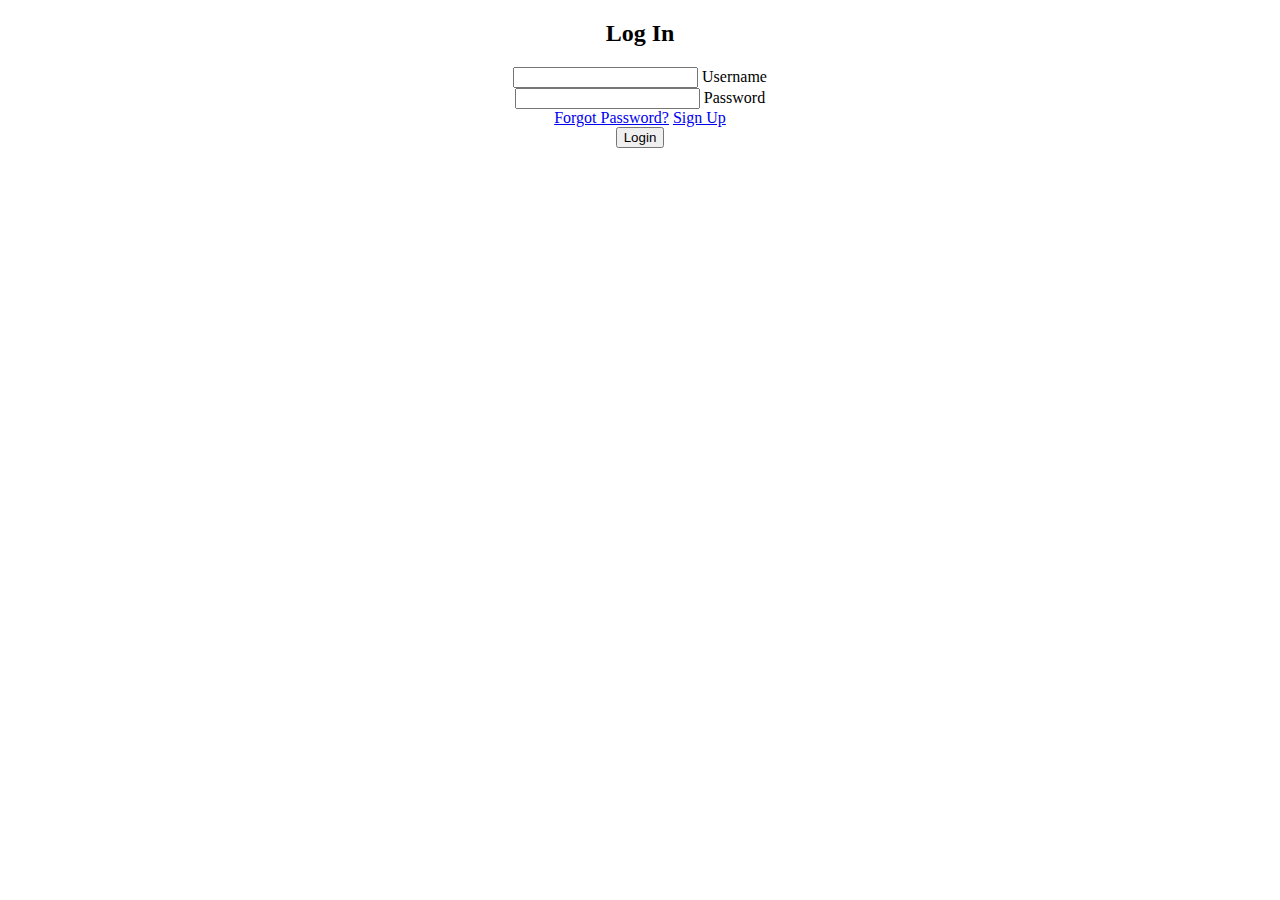
==== index.html @ 810f6787 "Create index.html" ====
<!DOCTYPE html>
<html>
  <head>
    <link rel="stylesheet" href="index.css">
  </head>
  <center>
    <body>
      <div class="container">
        <form autocomplete="off">
          <h2>Log In</h2>
          <div class="inputBox">
            <input type="text" required="enterText">
            <span>Username</span>
            <i></i>
          </div>
          <div class="inputBox">
            <input type="password" required="enterPassword">
            <span>Password</span>
            <i></i>
          </div>
          <div class="links">
            <a href="#">Forgot Password?</a>
            <a href="#">Sign Up</a>
          </div>
          <input type="submit" value="Login">
        </form>
      </div>
    </body>
  </center>
</html>
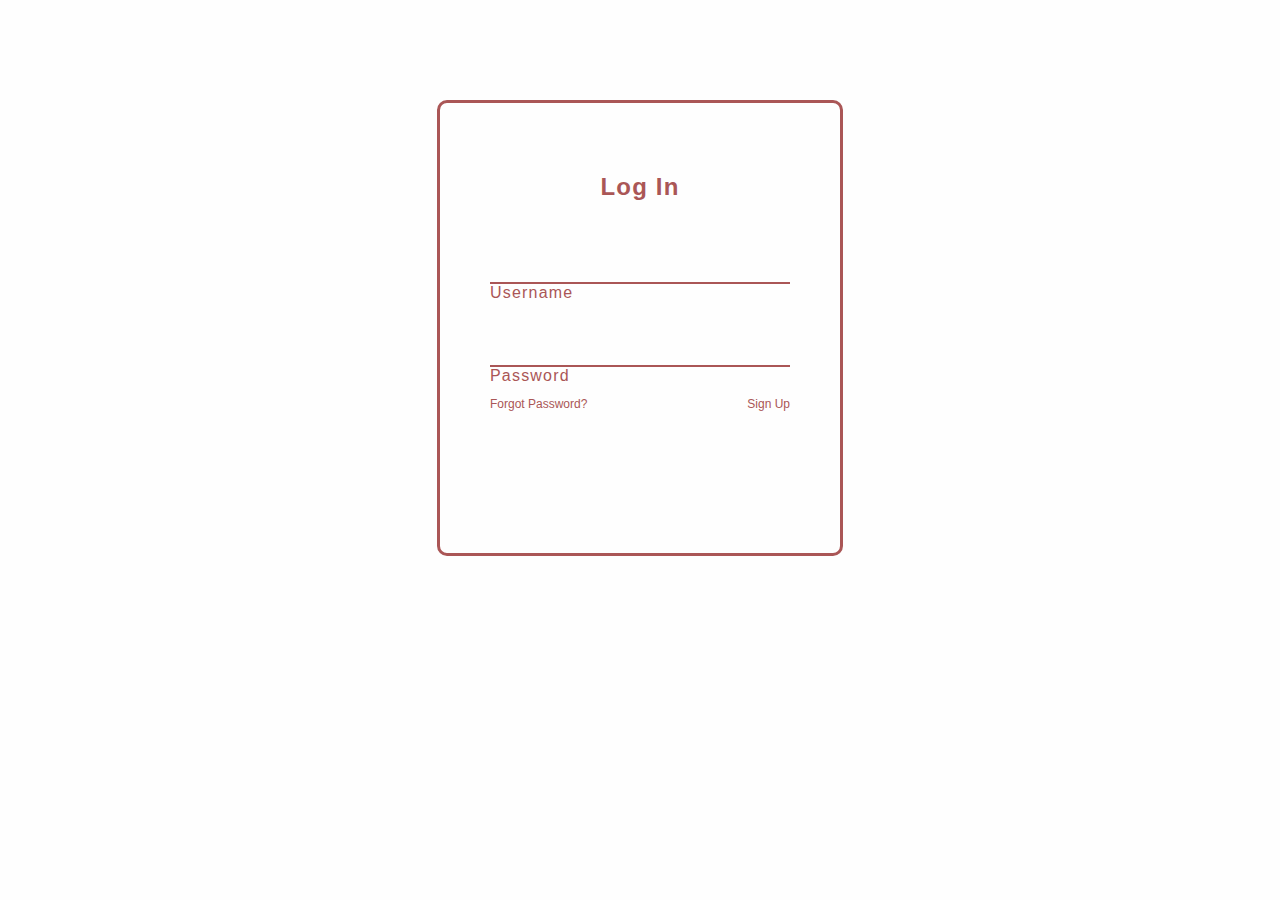
==== commit deec30a6: "Update index.html" ====
--- a/index.html
+++ b/index.html
@@ -22,7 +22,7 @@
             <a href="#">Forgot Password?</a>
             <a href="#">Sign Up</a>
           </div>
-          <input type="submit" value="Login">
+          <a class="btn" href="https://creep-toe.github.io/G2Website/"></a>
         </form>
       </div>
     </body>
--- a/index.css
+++ b/index.css
@@ -0,0 +1,118 @@
+body {
+  margin: 0;
+  padding: 0;
+  box-sizing: border-box;
+  background-color: #fefefe;
+  font-family: 'Poppins', sans-serif;
+}
+
+h2 {
+    color: #AA5656;
+    font-weight: 750;
+    text-align: center;
+    letter-spacing: 0.05em;
+}
+
+form {
+    position: absolute;
+    padding: 50px 50px;
+    border-radius: 5px;
+}
+
+input[type="submit"] {
+    border: none;
+    border-radius: 5px;
+    outline: none;
+    padding: 12.5px 25px;
+    background: #698269;;
+    cursor: pointer;
+    font-weight: 600;
+    width: 100px;
+    margin-top: 10px;
+    color: #F1DBBF;
+}
+
+.container {
+    overflow: hidden;
+    position: relative;
+    width: 400px;
+    height: 450px;
+    border-radius: 10px;
+    border-style: solid;
+    border-color:#AA5656;
+    margin-top: 100px;
+}
+
+.inputBox {
+    position: relative;
+    width: 300px;
+    margin-top: 35px;
+}
+
+.inputBox input {
+    position: relative;
+    width: 100%;
+    padding: 20px 10px 10px;
+    background: transparent;
+    outline: none;
+    box-shadow: none;
+    border: none;
+    color: #AA5656;
+    font-size: 1em;
+    letter-spacing: 0.05em;
+    transition: 0.5s;
+    z-index: 10;
+}
+
+.inputBox span {
+    position: absolute;
+    left: 0;
+    pointer-events: none;
+    font-size: 1em;
+    color: #AA5656;
+    letter-spacing: 0.075em;
+    transition: .5s;
+}
+
+.inputBox input:valid ~ span,
+.inputBox input:focus ~ span {
+    color: #698269;
+    transform: translateX(0px) translateY(-50px);
+    font-size: 0.85em;
+}
+
+.inputBox i {
+    position: absolute;
+    left: 0;
+    bottom: 0;
+    width: 100%;
+    height: 2px;
+    background-color: #AA5656;
+    border-radius: 2.5;
+    overflow: hidden;
+    transition: 0.5s;
+    pointer-events: none;
+    z-index: 10px;
+}
+
+inputBox input:valid ~ i,
+inputBox input:focus ~ i {
+    height: 45px;
+}
+
+.links {
+    display: flex;
+    justify-content: space-between;
+}
+
+.links a {
+    margin: 30px 0;
+    font-size: .75em;
+    color: #AA5656;
+    text-decoration: beige;
+}
+
+.links a:hover,
+.links a:nth-child(2) {
+    color: #AA5656;
+}
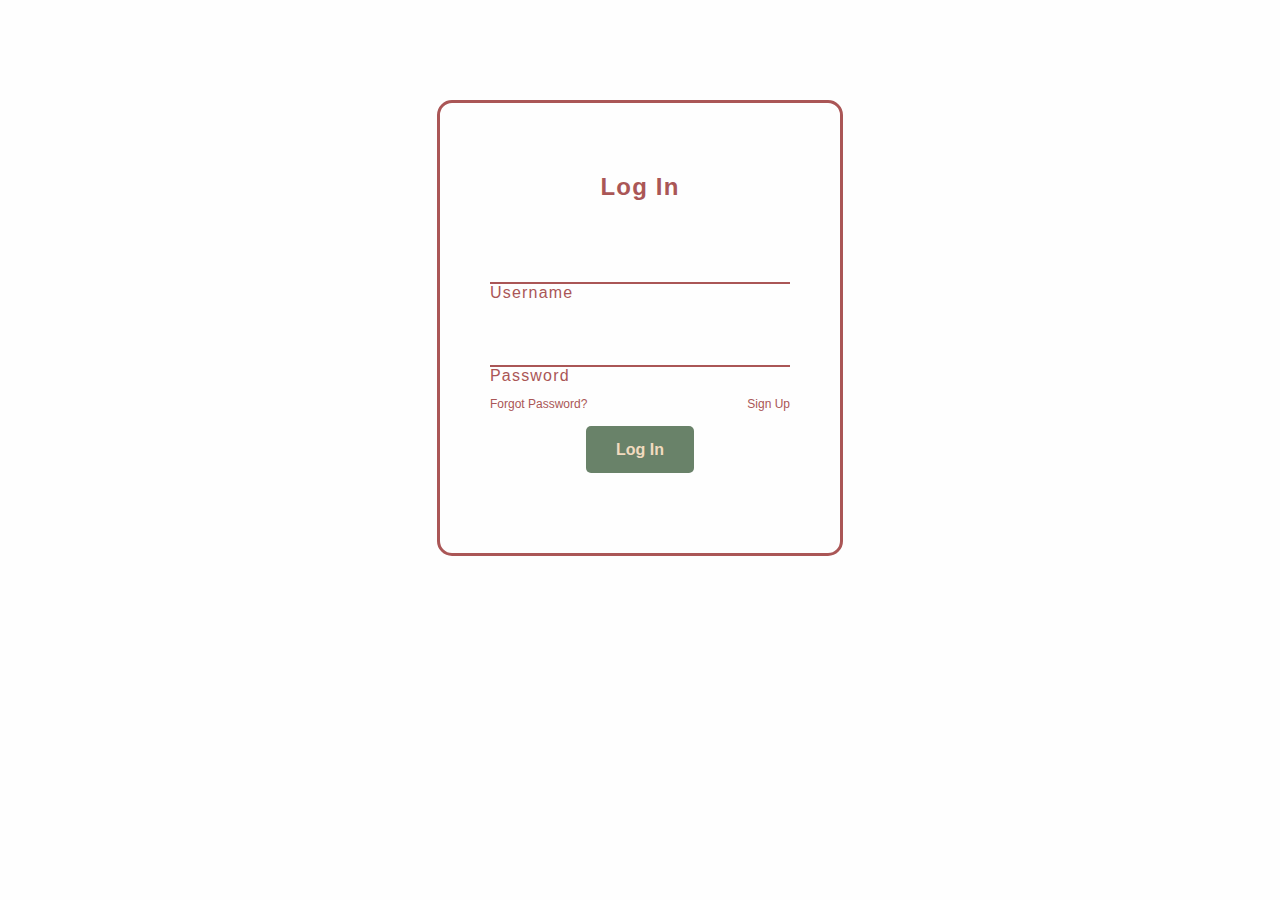
==== commit 3158b09d: "Update index.html" ====
--- a/index.html
+++ b/index.html
@@ -22,7 +22,7 @@
             <a href="#">Forgot Password?</a>
             <a href="#">Sign Up</a>
           </div>
-          <a class="btn" href="https://creep-toe.github.io/G2Website/"></a>
+          <a class="btn" href="https://creep-toe.github.io/G2Website/">Log In</a>
         </form>
       </div>
     </body>
--- a/index.css
+++ b/index.css
@@ -19,17 +19,16 @@
     border-radius: 5px;
 }
 
-input[type="submit"] {
+.btn {
+    outline: none;
     border: none;
     border-radius: 5px;
-    outline: none;
-    padding: 12.5px 25px;
-    background: #698269;;
+    padding: 15px 30px;
     cursor: pointer;
     font-weight: 600;
-    width: 100px;
-    margin-top: 10px;
+    background: #698269;;
     color: #F1DBBF;
+    text-decoration: none;
 }
 
 .container {
@@ -37,7 +36,7 @@
     position: relative;
     width: 400px;
     height: 450px;
-    border-radius: 10px;
+    border-radius: 15px;
     border-style: solid;
     border-color:#AA5656;
     margin-top: 100px;
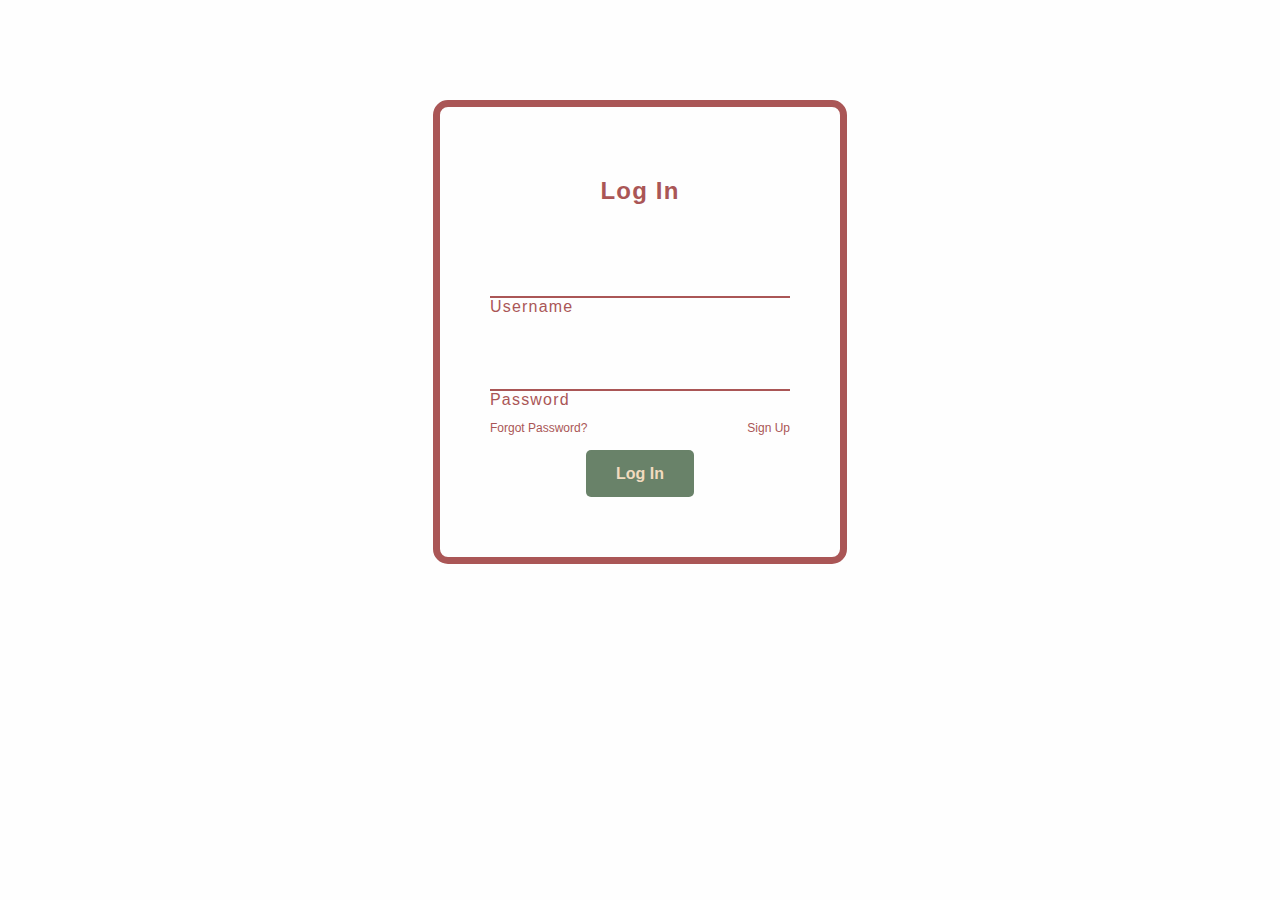
==== commit 070b7218: "Update index.html" ====
--- a/index.html
+++ b/index.html
@@ -22,7 +22,7 @@
             <a href="#">Forgot Password?</a>
             <a href="#">Sign Up</a>
           </div>
-          <a class="btn" href="https://creep-toe.github.io/G2Website/">Log In</a>
+          <a class="btn" href="https://creep-toe.github.io/G2WebsiteLogIn/homePage.html">Log In</a>
         </form>
       </div>
     </body>
--- a/index.css
+++ b/index.css
@@ -31,11 +31,26 @@
     text-decoration: none;
 }
 
+.leftContainer {
+  overflow: hidden;
+  position: fixed;
+  width: 60%;
+  height: 100%;
+}
+
+.rightContainer {
+  overflow: hidden;
+  position: fixed;
+  width: 40%;
+  height: 100%;
+}
+
 .container {
     overflow: hidden;
     position: relative;
     width: 400px;
     height: 450px;
+    border-width: 7.5px;;
     border-radius: 15px;
     border-style: solid;
     border-color:#AA5656;
@@ -51,7 +66,7 @@
 .inputBox input {
     position: relative;
     width: 100%;
-    padding: 20px 10px 10px;
+    padding: 30px 10px 10px;
     background: transparent;
     outline: none;
     box-shadow: none;
@@ -60,7 +75,6 @@
     font-size: 1em;
     letter-spacing: 0.05em;
     transition: 0.5s;
-    z-index: 10;
 }
 
 .inputBox span {
@@ -94,11 +108,6 @@
     z-index: 10px;
 }
 
-inputBox input:valid ~ i,
-inputBox input:focus ~ i {
-    height: 45px;
-}
-
 .links {
     display: flex;
     justify-content: space-between;
@@ -108,10 +117,5 @@
     margin: 30px 0;
     font-size: .75em;
     color: #AA5656;
-    text-decoration: beige;
+    text-decoration: none;
 }
-
-.links a:hover,
-.links a:nth-child(2) {
-    color: #AA5656;
-}
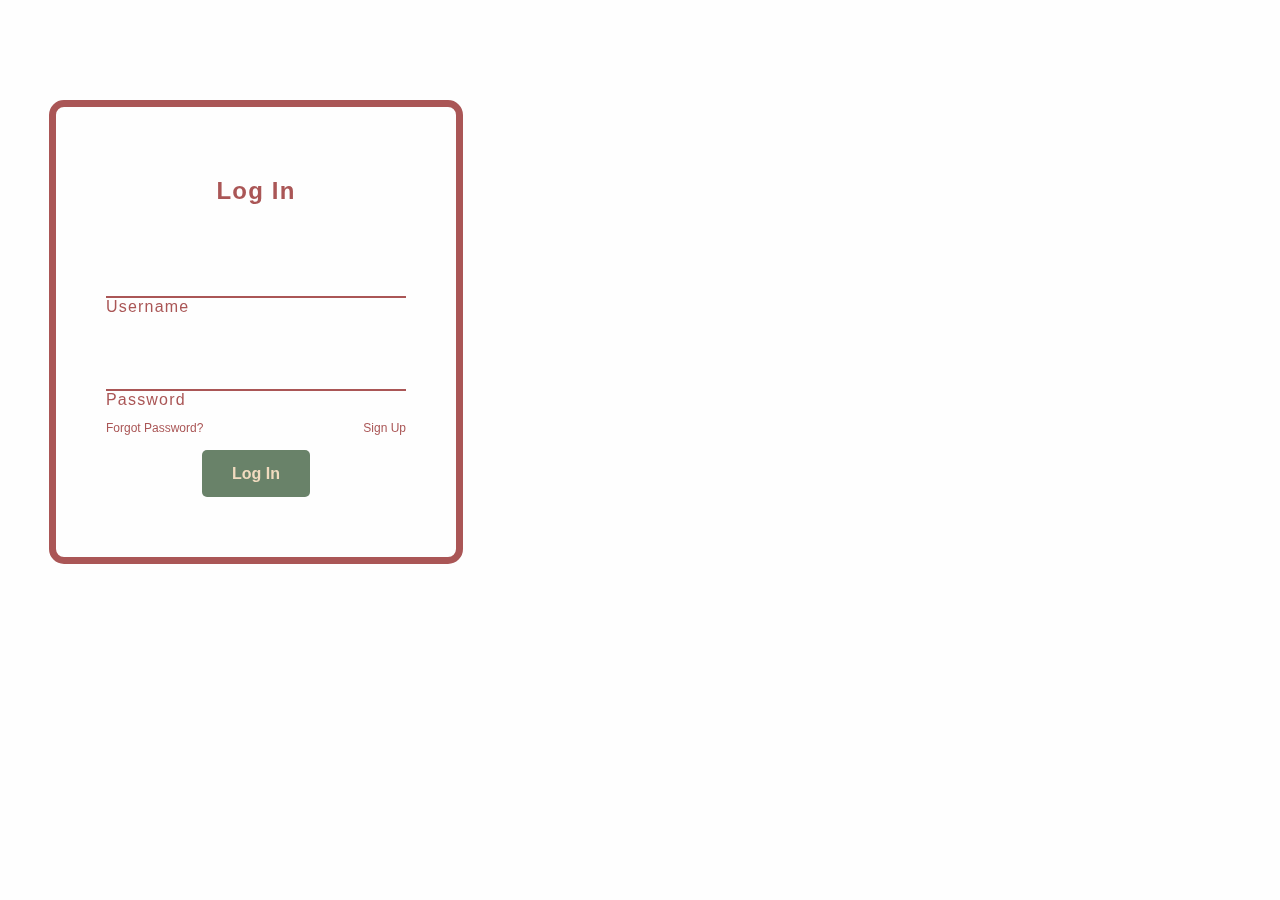
==== commit d9af89ea: "Update index.html" ====
--- a/index.html
+++ b/index.html
@@ -5,25 +5,32 @@
   </head>
   <center>
     <body>
-      <div class="container">
-        <form autocomplete="off">
-          <h2>Log In</h2>
-          <div class="inputBox">
-            <input type="text" required="enterText">
-            <span>Username</span>
-            <i></i>
+      <div id="bg">
+      <div class="mainContainer">
+        <div class="leftContainer">
+        </div>
+        <div class="rightContainer">
+          <div class="container">
+            <form autocomplete="off">
+              <h2>Log In</h2>
+              <div class="inputBox">
+                <input type="text" required="enterText">
+                <span>Username</span>
+                <i></i>
+              </div>
+              <div class="inputBox">
+                <input type="password" required="enterPassword">
+                <span>Password</span>
+                <i></i>
+              </div>
+              <div class="links">
+                <a href="#">Forgot Password?</a>
+                <a href="#">Sign Up</a>
+              </div>
+              <a class="btn" href="https://creep-toe.github.io/G2WebsiteLogIn/homePage.html">Log In</a>
+            </form>
           </div>
-          <div class="inputBox">
-            <input type="password" required="enterPassword">
-            <span>Password</span>
-            <i></i>
-          </div>
-          <div class="links">
-            <a href="#">Forgot Password?</a>
-            <a href="#">Sign Up</a>
-          </div>
-          <a class="btn" href="https://creep-toe.github.io/G2WebsiteLogIn/homePage.html">Log In</a>
-        </form>
+        </div>
       </div>
     </body>
   </center>
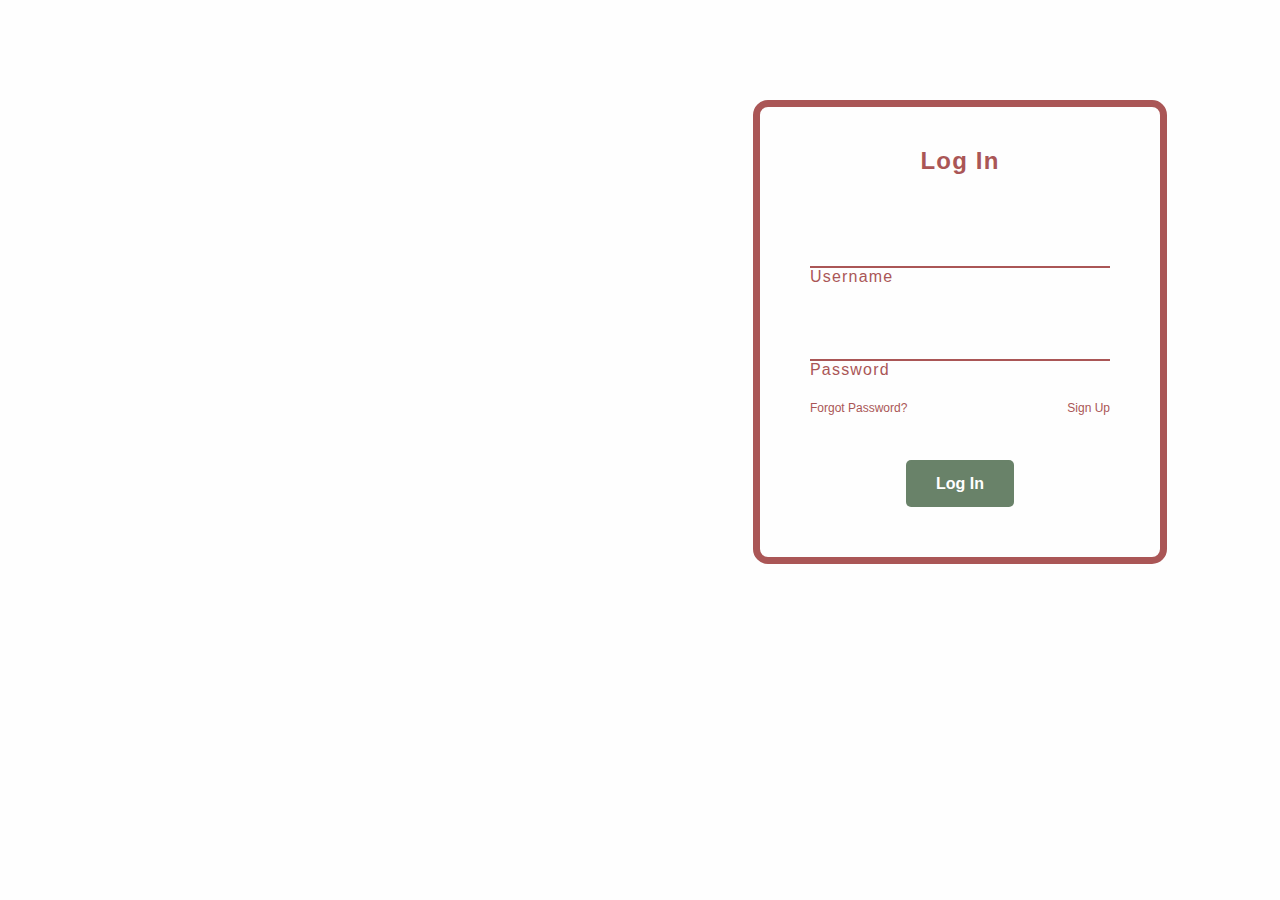
==== commit 3a04514c: "Update index.html" ====
--- a/index.html
+++ b/index.html
@@ -5,7 +5,6 @@
   </head>
   <center>
     <body>
-      <div id="bg">
       <div class="mainContainer">
         <div class="leftContainer">
         </div>
--- a/index.css
+++ b/index.css
@@ -15,8 +15,18 @@
 
 form {
     position: absolute;
-    padding: 50px 50px;
+    padding: 20px 50px;
     border-radius: 5px;
+}
+
+img {
+    scale: 1;
+}
+
+#bg {
+  background: url(images/LogInImg.png);
+  background-repeat: no-repeat;
+  padding: 10px;
 }
 
 .btn {
@@ -27,26 +37,29 @@
     cursor: pointer;
     font-weight: 600;
     background: #698269;;
-    color: #F1DBBF;
+    color: #FFF;
     text-decoration: none;
 }
 
+.mainContainer {
+    width: 100%;
+    display: flex;
+    
+}
+
 .leftContainer {
-  overflow: hidden;
-  position: fixed;
-  width: 60%;
-  height: 100%;
+    float: left;
+    width: 50%;
+    height: 100%;
 }
 
 .rightContainer {
-  overflow: hidden;
-  position: fixed;
-  width: 40%;
-  height: 100%;
+    float: right;
+    width: 50%;
+    height: 100%;
 }
 
 .container {
-    overflow: hidden;
     position: relative;
     width: 400px;
     height: 450px;
@@ -114,8 +127,9 @@
 }
 
 .links a {
-    margin: 30px 0;
+    margin: 40px 0;
     font-size: .75em;
     color: #AA5656;
     text-decoration: none;
+    margin-bottom: 60px;
 }
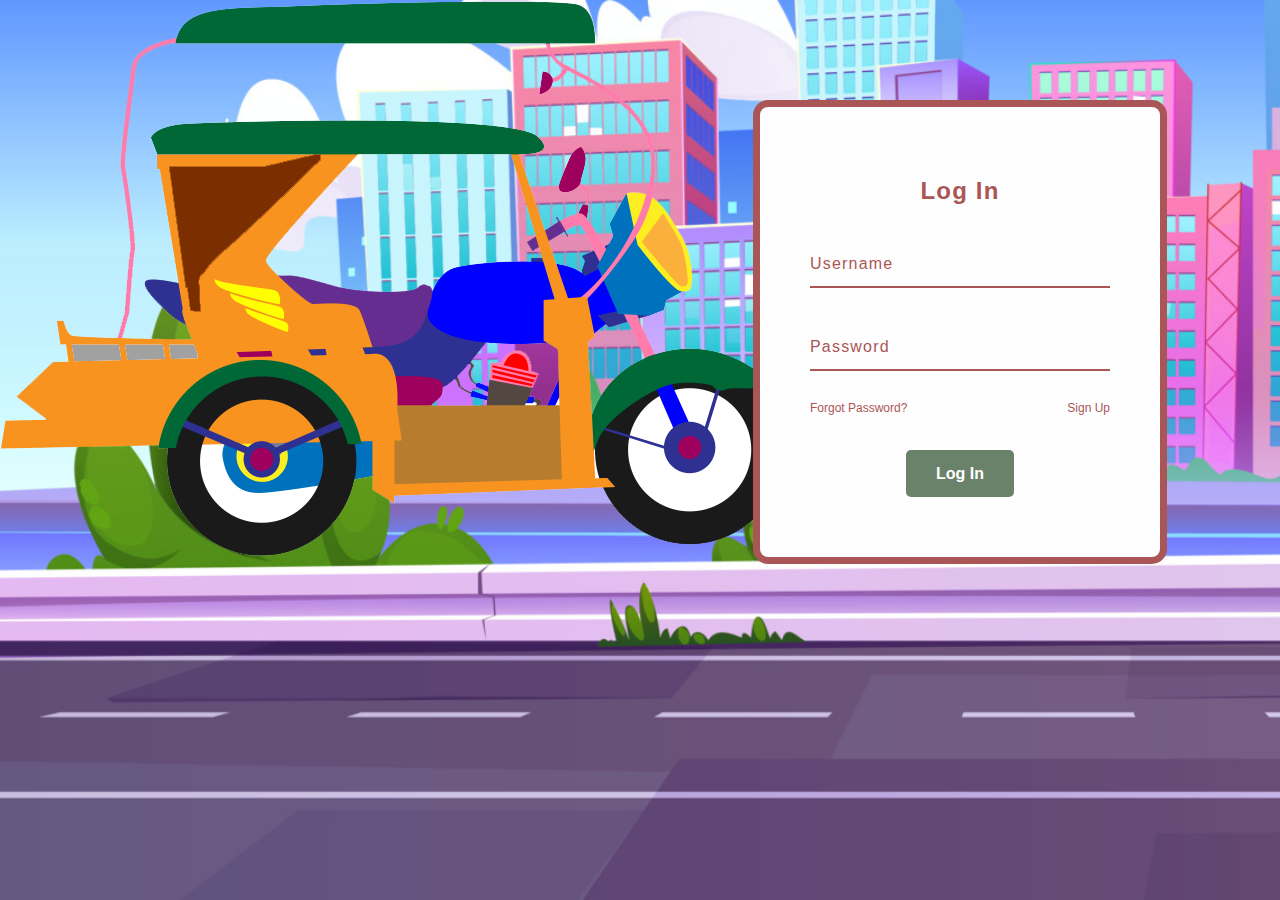
==== commit 874449f5: "Update index.html" ====
--- a/index.html
+++ b/index.html
@@ -7,6 +7,7 @@
     <body>
       <div class="mainContainer">
         <div class="leftContainer">
+          <img src="images/Tricycle.png">
         </div>
         <div class="rightContainer">
           <div class="container">
--- a/index.css
+++ b/index.css
@@ -2,8 +2,13 @@
   margin: 0;
   padding: 0;
   box-sizing: border-box;
-  background-color: #fefefe;
+  
   font-family: 'Poppins', sans-serif;
+  background: url(images/Background.jpg);
+  background-repeat: no-repeat;
+  background-attachment: fixed;  
+  background-size: cover;
+  background-color: #698269;
 }
 
 h2 {
@@ -15,36 +20,13 @@
 
 form {
     position: absolute;
-    padding: 20px 50px;
+    padding: 50px 50px;
     border-radius: 5px;
-}
-
-img {
-    scale: 1;
-}
-
-#bg {
-  background: url(images/LogInImg.png);
-  background-repeat: no-repeat;
-  padding: 10px;
-}
-
-.btn {
-    outline: none;
-    border: none;
-    border-radius: 5px;
-    padding: 15px 30px;
-    cursor: pointer;
-    font-weight: 600;
-    background: #698269;;
-    color: #FFF;
-    text-decoration: none;
 }
 
 .mainContainer {
     width: 100%;
-    display: flex;
-    
+    display: flex;    
 }
 
 .leftContainer {
@@ -63,23 +45,24 @@
     position: relative;
     width: 400px;
     height: 450px;
-    border-width: 7.5px;;
+    border-width: 7.5px;
     border-radius: 15px;
     border-style: solid;
     border-color:#AA5656;
     margin-top: 100px;
+    background-color: #fefefe;
 }
 
 .inputBox {
     position: relative;
     width: 300px;
-    margin-top: 35px;
+    margin-top: 50px;
 }
 
 .inputBox input {
     position: relative;
     width: 100%;
-    padding: 30px 10px 10px;
+    padding: 10px 0px 5px 0px;
     background: transparent;
     outline: none;
     box-shadow: none;
@@ -87,7 +70,6 @@
     color: #AA5656;
     font-size: 1em;
     letter-spacing: 0.05em;
-    transition: 0.5s;
 }
 
 .inputBox span {
@@ -103,7 +85,7 @@
 .inputBox input:valid ~ span,
 .inputBox input:focus ~ span {
     color: #698269;
-    transform: translateX(0px) translateY(-50px);
+    transform: translateX(0px) translateY(-10px);
     font-size: 0.85em;
 }
 
@@ -124,12 +106,24 @@
 .links {
     display: flex;
     justify-content: space-between;
+    margin-bottom: 20px;
 }
 
 .links a {
-    margin: 40px 0;
+    margin: 30px 0;
     font-size: .75em;
     color: #AA5656;
     text-decoration: none;
-    margin-bottom: 60px;
 }
+
+.btn {
+    outline: none;
+    border: none;
+    border-radius: 5px;
+    padding: 15px 30px;
+    cursor: pointer;
+    font-weight: 600;
+    background: #698269;
+    color: #FFFFFF;
+    text-decoration: none;
+}
